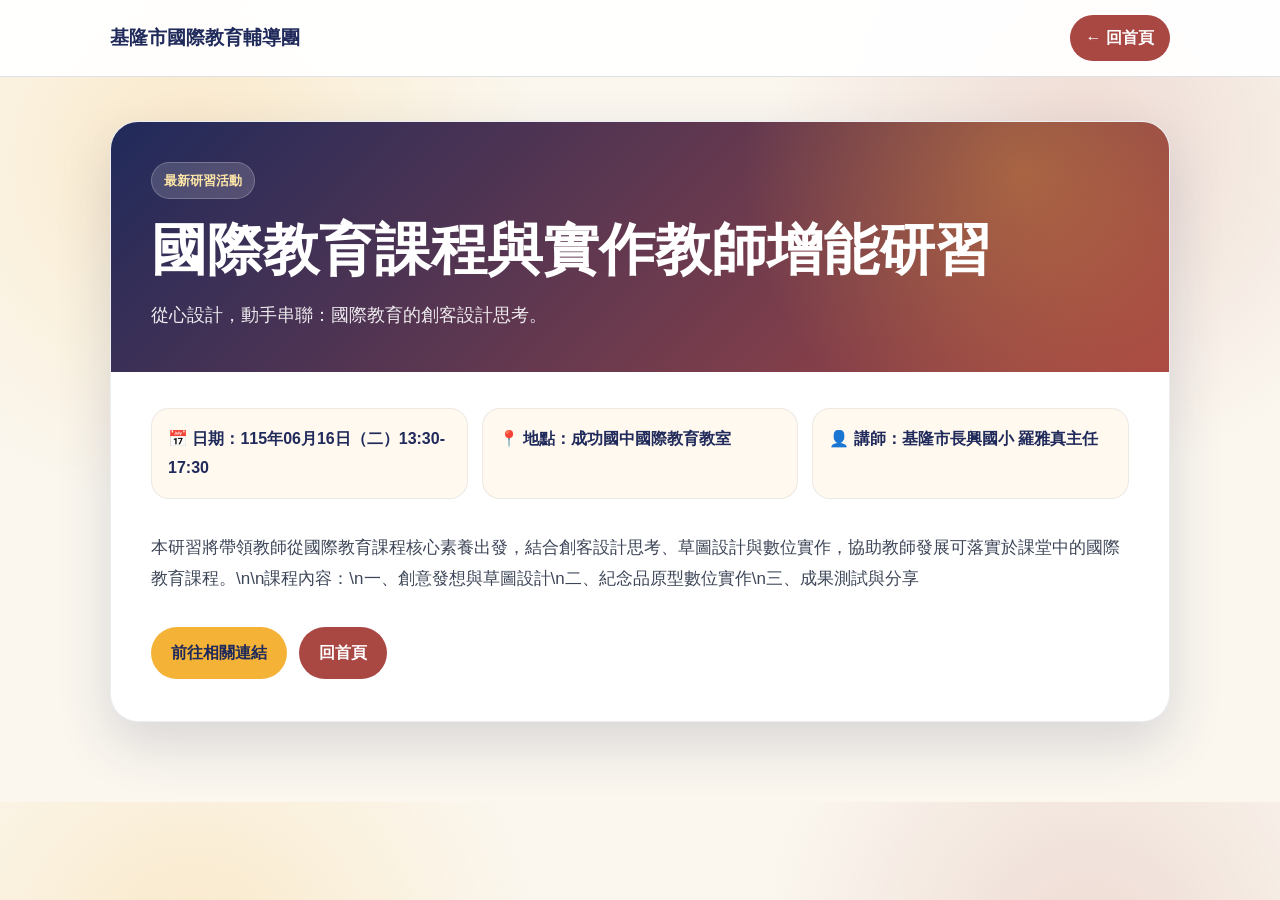
==== detail.html @ 961a7879 "Create detail.html" ====
<!DOCTYPE html>
<html lang="zh-Hant">
<head>
  <meta charset="UTF-8" />
  <meta name="viewport" content="width=device-width, initial-scale=1.0" />

  <title>內容頁｜基隆市國際教育輔導團</title>

  <style>
    :root {
      --brand-red: #A94743;
      --brand-red-dark: #873633;
      --brand-navy: #202A5B;
      --brand-gold: #F4B236;
      --cream: #FFF9EF;
      --paper: #FFFFFF;
      --ink: #263042;
      --muted: #687385;
      --line: rgba(32,42,91,.14);
      --shadow: 0 22px 54px rgba(32,42,91,.16);
      --radius: 28px;
    }

    * {
      box-sizing: border-box;
    }

    body {
      margin: 0;
      font-family: "Noto Sans TC", "Microsoft JhengHei", "PingFang TC", Arial, sans-serif;
      background:
        radial-gradient(circle at 15% 20%, rgba(244,178,54,.20), transparent 28%),
        radial-gradient(circle at 85% 18%, rgba(169,71,67,.16), transparent 26%),
        #FBF7EF;
      color: var(--ink);
      line-height: 1.8;
    }

    a {
      color: inherit;
      text-decoration: none;
    }

    .topbar {
      background: rgba(255,255,255,.94);
      border-bottom: 1px solid var(--line);
      backdrop-filter: blur(16px);
    }

    .topbar-inner {
      width: min(1060px, calc(100% - 40px));
      min-height: 76px;
      margin: 0 auto;
      display: flex;
      align-items: center;
      justify-content: space-between;
      gap: 16px;
    }

    .brand {
      color: var(--brand-navy);
      font-weight: 950;
      font-size: 19px;
    }

    .back {
      display: inline-flex;
      align-items: center;
      justify-content: center;
      min-height: 42px;
      border-radius: 999px;
      padding: 9px 16px;
      background: var(--brand-red);
      color: white;
      font-weight: 900;
    }

    main {
      width: min(1060px, calc(100% - 40px));
      margin: 44px auto 80px;
    }

    .detail-card {
      background: var(--paper);
      border: 1px solid rgba(32,42,91,.08);
      border-radius: var(--radius);
      box-shadow: var(--shadow);
      overflow: hidden;
    }

    .hero {
      padding: 40px;
      color: white;
      background:
        radial-gradient(circle at 86% 20%, rgba(244,178,54,.32), transparent 30%),
        linear-gradient(135deg, var(--brand-navy), var(--brand-red));
    }

    .kicker {
      display: inline-flex;
      width: fit-content;
      padding: 6px 12px;
      border-radius: 999px;
      background: rgba(255,255,255,.16);
      border: 1px solid rgba(255,255,255,.22);
      color: #FFE7A8;
      font-weight: 950;
      font-size: 13px;
    }

    h1 {
      margin: 18px 0 0;
      font-size: clamp(34px, 6vw, 56px);
      line-height: 1.18;
    }

    .description {
      margin: 16px 0 0;
      max-width: 850px;
      color: rgba(255,255,255,.9);
      font-size: 18px;
    }

    .body {
      padding: 36px 40px 42px;
    }

    .meta {
      display: grid;
      grid-template-columns: repeat(3, minmax(0, 1fr));
      gap: 14px;
      margin-bottom: 28px;
    }

    .meta-item {
      padding: 16px;
      border-radius: 18px;
      background: var(--cream);
      border: 1px solid rgba(32,42,91,.08);
      color: var(--brand-navy);
      font-weight: 900;
    }

    .content {
      padding-top: 6px;
      color: #3d4658;
      font-size: 17px;
      white-space: pre-wrap;
    }

    .actions {
      margin-top: 32px;
      display: flex;
      gap: 12px;
      flex-wrap: wrap;
    }

    .btn {
      display: inline-flex;
      min-height: 48px;
      align-items: center;
      justify-content: center;
      border-radius: 999px;
      padding: 12px 20px;
      font-weight: 950;
      background: var(--brand-gold);
      color: var(--brand-navy);
    }

    .btn.secondary {
      background: var(--brand-red);
      color: white;
    }

    .error {
      padding: 40px;
      text-align: center;
      color: var(--muted);
    }

    @media (max-width: 760px) {
      .topbar-inner {
        align-items: flex-start;
        flex-direction: column;
        padding: 14px 0;
      }

      .hero,
      .body {
        padding: 28px;
      }

      .meta {
        grid-template-columns: 1fr;
      }

      .btn {
        width: 100%;
      }
    }
  </style>
</head>

<body>
  <header class="topbar">
    <div class="topbar-inner">
      <a class="brand" href="index.html">基隆市國際教育輔導團</a>
      <a class="back" href="index.html">← 回首頁</a>
    </div>
  </header>

  <main>
    <article id="detail" class="detail-card">
      <div class="error">資料載入中...</div>
    </article>
  </main>

  <script>
    /*
      請貼上與 index.html 相同的 Apps Script Web App /exec 網址。
      範例：
      window.APPS_SCRIPT_API = "https://script.google.com/macros/s/xxxxxxxxxxxx/exec";
    */
    window.APPS_SCRIPT_API = "PASTE_YOUR_APPS_SCRIPT_WEB_APP_URL_HERE";

    const demoItems = {
      "workshops:demo-workshop-1": {
        ok: true,
        type: "workshops",
        item: {
          title: "國際教育課程與實作教師增能研習",
          description: "從心設計，動手串聯：國際教育的創客設計思考。",
          content: "本研習將帶領教師從國際教育課程核心素養出發，結合創客設計思考、草圖設計與數位實作，協助教師發展可落實於課堂中的國際教育課程。\\n\\n課程內容：\\n一、創意發想與草圖設計\\n二、紀念品原型數位實作\\n三、成果測試與分享",
          date: "115年06月16日（二）13:30-17:30",
          location: "成功國中國際教育教室",
          speaker: "基隆市長興國小 羅雅真主任",
          url: "#"
        }
      }
    };

    function getParams() {
      const params = new URLSearchParams(window.location.search);
      return {
        type: params.get("type") || "",
        id: params.get("id") || ""
      };
    }

    function getTypeLabel(type) {
      return {
        workshops: "最新研習活動",
        courses: "課程發展與教學",
        exchanges: "國際交流",
        albums: "研習活動照片",
        resources: "教學資源"
      }[type] || "內容頁";
    }

    function getLinkLabel(url) {
      const text = String(url || "").toLowerCase();

      if (text.includes("facebook.com") || text.includes("fb.com")) return "查看 FB 相簿";
      if (text.includes("photos.google.com")) return "查看 Google 相簿";
      if (text.includes("drive.google.com")) return "查看雲端資料";
      if (text.includes("youtube.com") || text.includes("youtu.be")) return "觀看影片";
      if (text.includes("docs.google.com/presentation")) return "查看成果簡報";
      if (text.includes("docs.google.com/forms")) return "填寫表單";

      return "前往相關連結";
    }

    function escapeHtml(str) {
      return String(str || "").replace(/[&<>"']/g, function(match) {
        return {
          "&": "&amp;",
          "<": "&lt;",
          ">": "&gt;",
          '"': "&quot;",
          "'": "&#39;"
        }[match];
      });
    }

    function escapeAttribute(str) {
      return escapeHtml(str).replace(/`/g, "&#96;");
    }

    function renderDetail(data) {
      const container = document.getElementById("detail");

      if (!data || !data.ok || !data.item) {
        container.innerHTML = `
          <div class="error">
            <h1>找不到資料</h1>
            <p>可能是資料不存在、網址錯誤，或尚未完成 Apps Script 部署。</p>
            <div class="actions">
              <a class="btn secondary" href="index.html">回首頁</a>
            </div>
          </div>
        `;
        return;
      }

      const item = data.item;
      const type = data.type;
      const content = item.content || item.description || "目前尚無完整內容。";

      const meta = [
        item.date ? `<div class="meta-item">📅 日期：${escapeHtml(item.date)}</div>` : "",
        item.location ? `<div class="meta-item">📍 地點：${escapeHtml(item.location)}</div>` : "",
        item.speaker ? `<div class="meta-item">👤 講師：${escapeHtml(item.speaker)}</div>` : ""
      ].join("");

      document.title = `${item.title || "內容頁"}｜基隆市國際教育輔導團`;

      container.innerHTML = `
        <div class="hero">
          <span class="kicker">${escapeHtml(getTypeLabel(type))}</span>
          <h1>${escapeHtml(item.title || "")}</h1>
          ${item.description ? `<p class="description">${escapeHtml(item.description)}</p>` : ""}
        </div>

        <div class="body">
          ${meta ? `<div class="meta">${meta}</div>` : ""}

          <div class="content">${escapeHtml(content)}</div>

          <div class="actions">
            ${item.url ? `<a class="btn" href="${escapeAttribute(item.url)}" target="_blank" rel="noopener">${getLinkLabel(item.url)}</a>` : ""}
            <a class="btn secondary" href="index.html">回首頁</a>
          </div>
        </div>
      `;
    }

    window.renderDetail = renderDetail;

    (function loadDetail() {
      const params = getParams();
      const key = `${params.type}:${params.id}`;
      const api = window.APPS_SCRIPT_API;

      if (!api || api.includes("PASTE_YOUR")) {
        renderDetail(demoItems[key] || demoItems["workshops:demo-workshop-1"]);
        return;
      }

      const script = document.createElement("script");
      script.src = `${api}?action=itemDetail&type=${encodeURIComponent(params.type)}&id=${encodeURIComponent(params.id)}&callback=renderDetail`;
      script.onerror = function() {
        renderDetail(null);
      };
      document.body.appendChild(script);
    })();
  </script>
</body>
</html>
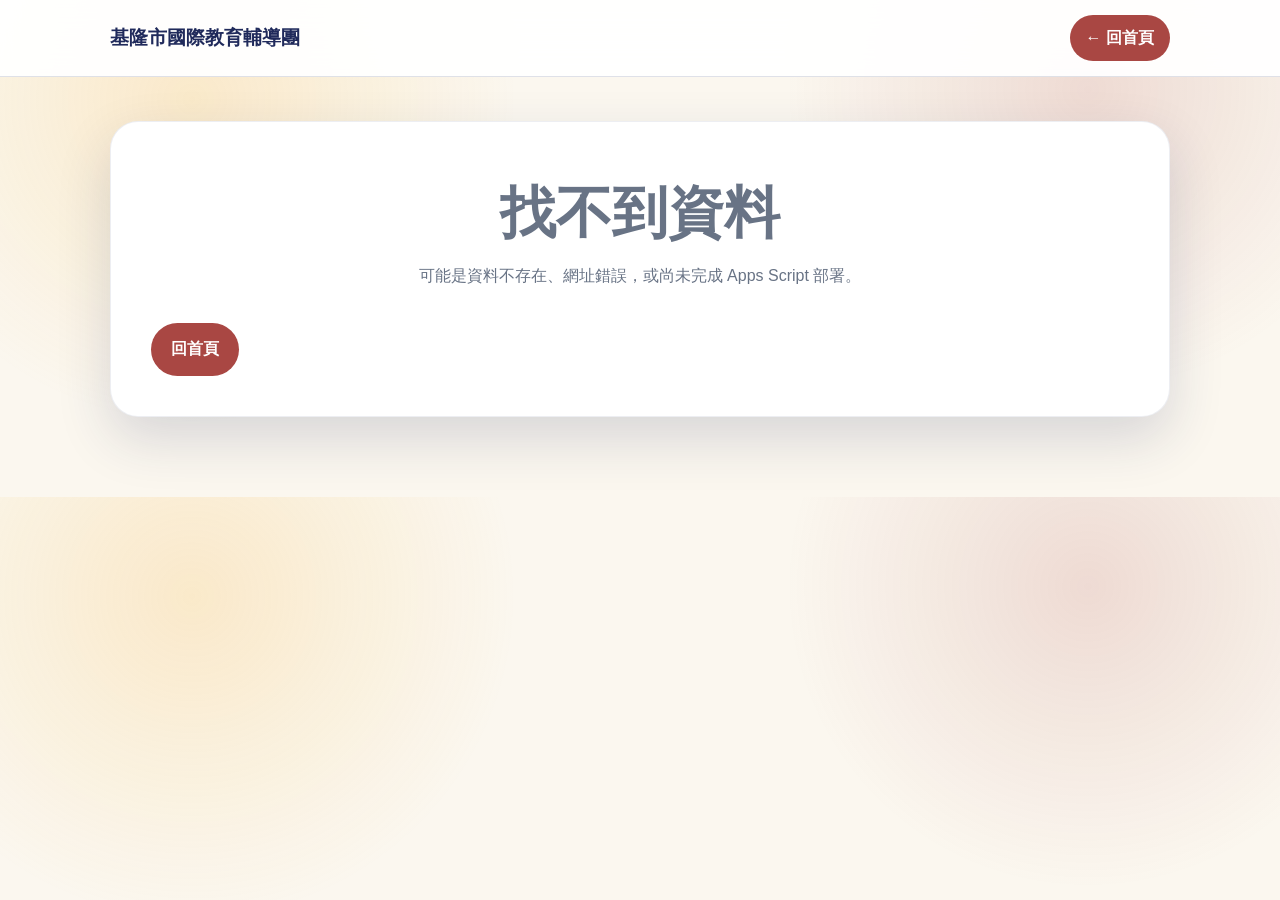
==== commit 2be34a40: "Update Apps Script API URL in detail.html" ====
--- a/detail.html
+++ b/detail.html
@@ -219,9 +219,9 @@
     /*
       請貼上與 index.html 相同的 Apps Script Web App /exec 網址。
       範例：
-      window.APPS_SCRIPT_API = "https://script.google.com/macros/s/xxxxxxxxxxxx/exec";
+      window.APPS_SCRIPT_API = "https://script.google.com/macros/s/AKfycbzJKg6pT_KfhFqf8fslZYU3Mf9YC8v-_74TuYJTuKOxyKCIivmsBcjVQk1FJxyVlsWsmw/exec";
     */
-    window.APPS_SCRIPT_API = "PASTE_YOUR_APPS_SCRIPT_WEB_APP_URL_HERE";
+    window.APPS_SCRIPT_API = "https://script.google.com/a/macros/go.edu.tw/s/AKfycbzJKg6pT_KfhFqf8fslZYU3Mf9YC8v-_74TuYJTuKOxyKCIivmsBcjVQk1FJxyVlsWsmw/exec";
 
     const demoItems = {
       "workshops:demo-workshop-1": {
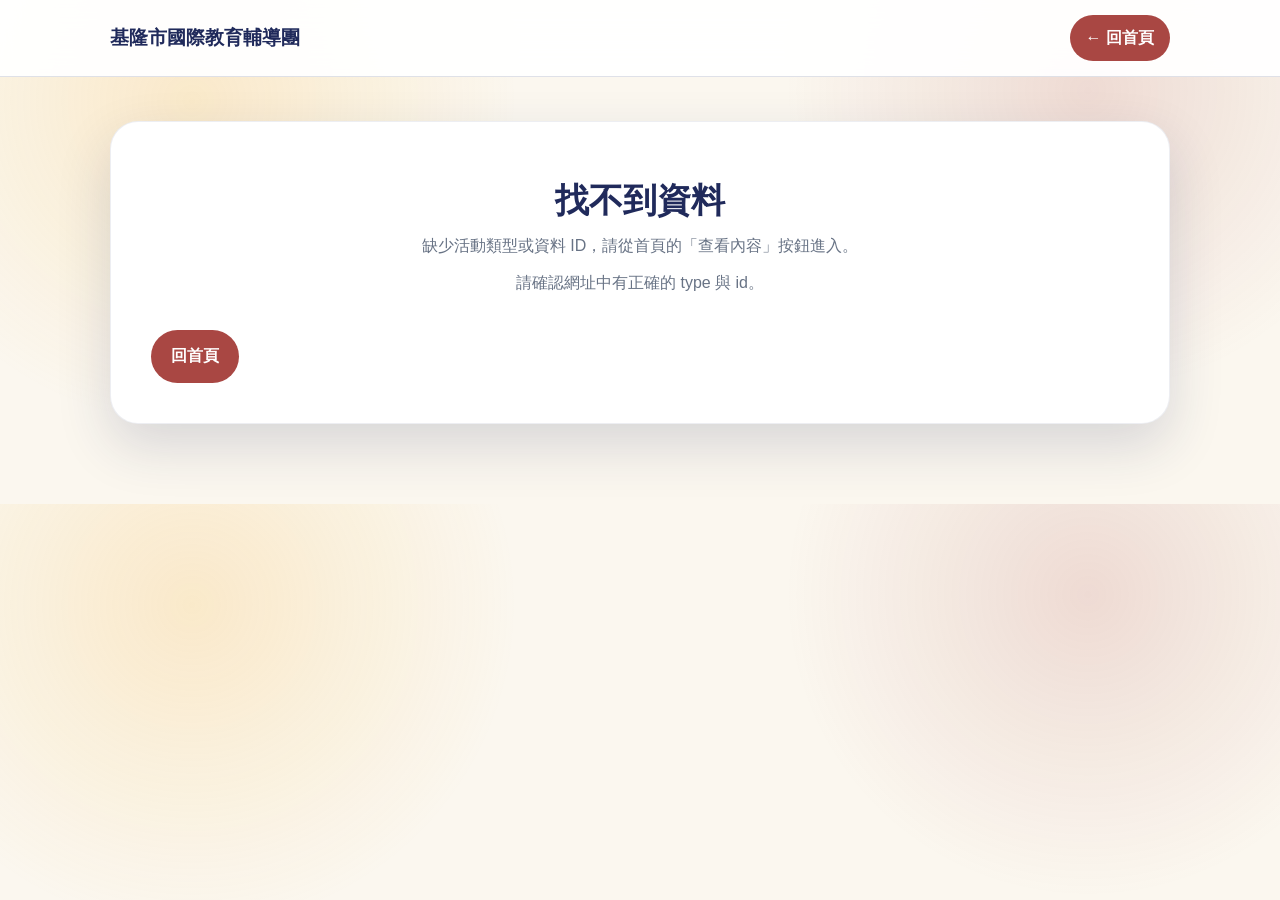
==== commit 22d7cd16: "Update detail.html" ====
--- a/detail.html
+++ b/detail.html
@@ -178,6 +178,16 @@
       color: var(--muted);
     }
 
+    .error h1 {
+      color: var(--brand-navy);
+      font-size: 34px;
+      margin-bottom: 12px;
+    }
+
+    .error p {
+      margin: 8px 0;
+    }
+
     @media (max-width: 760px) {
       .topbar-inner {
         align-items: flex-start;
@@ -217,30 +227,19 @@
 
   <script>
     /*
-      請貼上與 index.html 相同的 Apps Script Web App /exec 網址。
-      範例：
-      window.APPS_SCRIPT_API = "https://script.google.com/macros/s/AKfycbzJKg6pT_KfhFqf8fslZYU3Mf9YC8v-_74TuYJTuKOxyKCIivmsBcjVQk1FJxyVlsWsmw/exec";
+      請把下面這一行改成您的 Apps Script Web App /exec 網址。
+
+      正確格式範例：
+      window.APPS_SCRIPT_API = "https://script.google.com/a/macros/go.edu.tw/s/AKfycbzJKg6pT_KfhFqf8fslZYU3Mf9YC8v-_74TuYJTuKOxyKCIivmsBcjVQk1FJxyVlsWsmw/exec";
+
+      注意：
+      只貼到 /exec 即可，不要加 ?action=siteData
     */
-    window.APPS_SCRIPT_API = "https://script.google.com/a/macros/go.edu.tw/s/AKfycbzJKg6pT_KfhFqf8fslZYU3Mf9YC8v-_74TuYJTuKOxyKCIivmsBcjVQk1FJxyVlsWsmw/exec";
-
-    const demoItems = {
-      "workshops:demo-workshop-1": {
-        ok: true,
-        type: "workshops",
-        item: {
-          title: "國際教育課程與實作教師增能研習",
-          description: "從心設計，動手串聯：國際教育的創客設計思考。",
-          content: "本研習將帶領教師從國際教育課程核心素養出發，結合創客設計思考、草圖設計與數位實作，協助教師發展可落實於課堂中的國際教育課程。\\n\\n課程內容：\\n一、創意發想與草圖設計\\n二、紀念品原型數位實作\\n三、成果測試與分享",
-          date: "115年06月16日（二）13:30-17:30",
-          location: "成功國中國際教育教室",
-          speaker: "基隆市長興國小 羅雅真主任",
-          url: "#"
-        }
-      }
-    };
+    window.APPS_SCRIPT_API = "https://script.google.com/macros/s/請改成您的代碼/exec";
 
     function getParams() {
       const params = new URLSearchParams(window.location.search);
+
       return {
         type: params.get("type") || "",
         id: params.get("id") || ""
@@ -290,10 +289,15 @@
       const container = document.getElementById("detail");
 
       if (!data || !data.ok || !data.item) {
+        const message = data && data.message
+          ? data.message
+          : "可能是資料不存在、網址錯誤，或尚未完成 Apps Script 部署。";
+
         container.innerHTML = `
           <div class="error">
             <h1>找不到資料</h1>
-            <p>可能是資料不存在、網址錯誤，或尚未完成 Apps Script 部署。</p>
+            <p>${escapeHtml(message)}</p>
+            <p>請確認網址中有正確的 type 與 id。</p>
             <div class="actions">
               <a class="btn secondary" href="index.html">回首頁</a>
             </div>
@@ -338,19 +342,39 @@
 
     (function loadDetail() {
       const params = getParams();
-      const key = `${params.type}:${params.id}`;
       const api = window.APPS_SCRIPT_API;
 
-      if (!api || api.includes("PASTE_YOUR")) {
-        renderDetail(demoItems[key] || demoItems["workshops:demo-workshop-1"]);
+      if (!params.type || !params.id) {
+        renderDetail({
+          ok: false,
+          message: "缺少活動類型或資料 ID，請從首頁的「查看內容」按鈕進入。"
+        });
+        return;
+      }
+
+      if (
+        !api ||
+        api.includes("請改成") ||
+        api.includes("PASTE_YOUR") ||
+        !api.includes("script.google.com/macros/s/")
+      ) {
+        renderDetail({
+          ok: false,
+          message: "尚未設定 Apps Script API 網址，請檢查 detail.html 的 window.APPS_SCRIPT_API。"
+        });
         return;
       }
 
       const script = document.createElement("script");
       script.src = `${api}?action=itemDetail&type=${encodeURIComponent(params.type)}&id=${encodeURIComponent(params.id)}&callback=renderDetail`;
+
       script.onerror = function() {
-        renderDetail(null);
+        renderDetail({
+          ok: false,
+          message: "無法連線到 Apps Script API，請確認 Web App 已重新部署，且權限設定為任何知道連結的人可存取。"
+        });
       };
+
       document.body.appendChild(script);
     })();
   </script>
